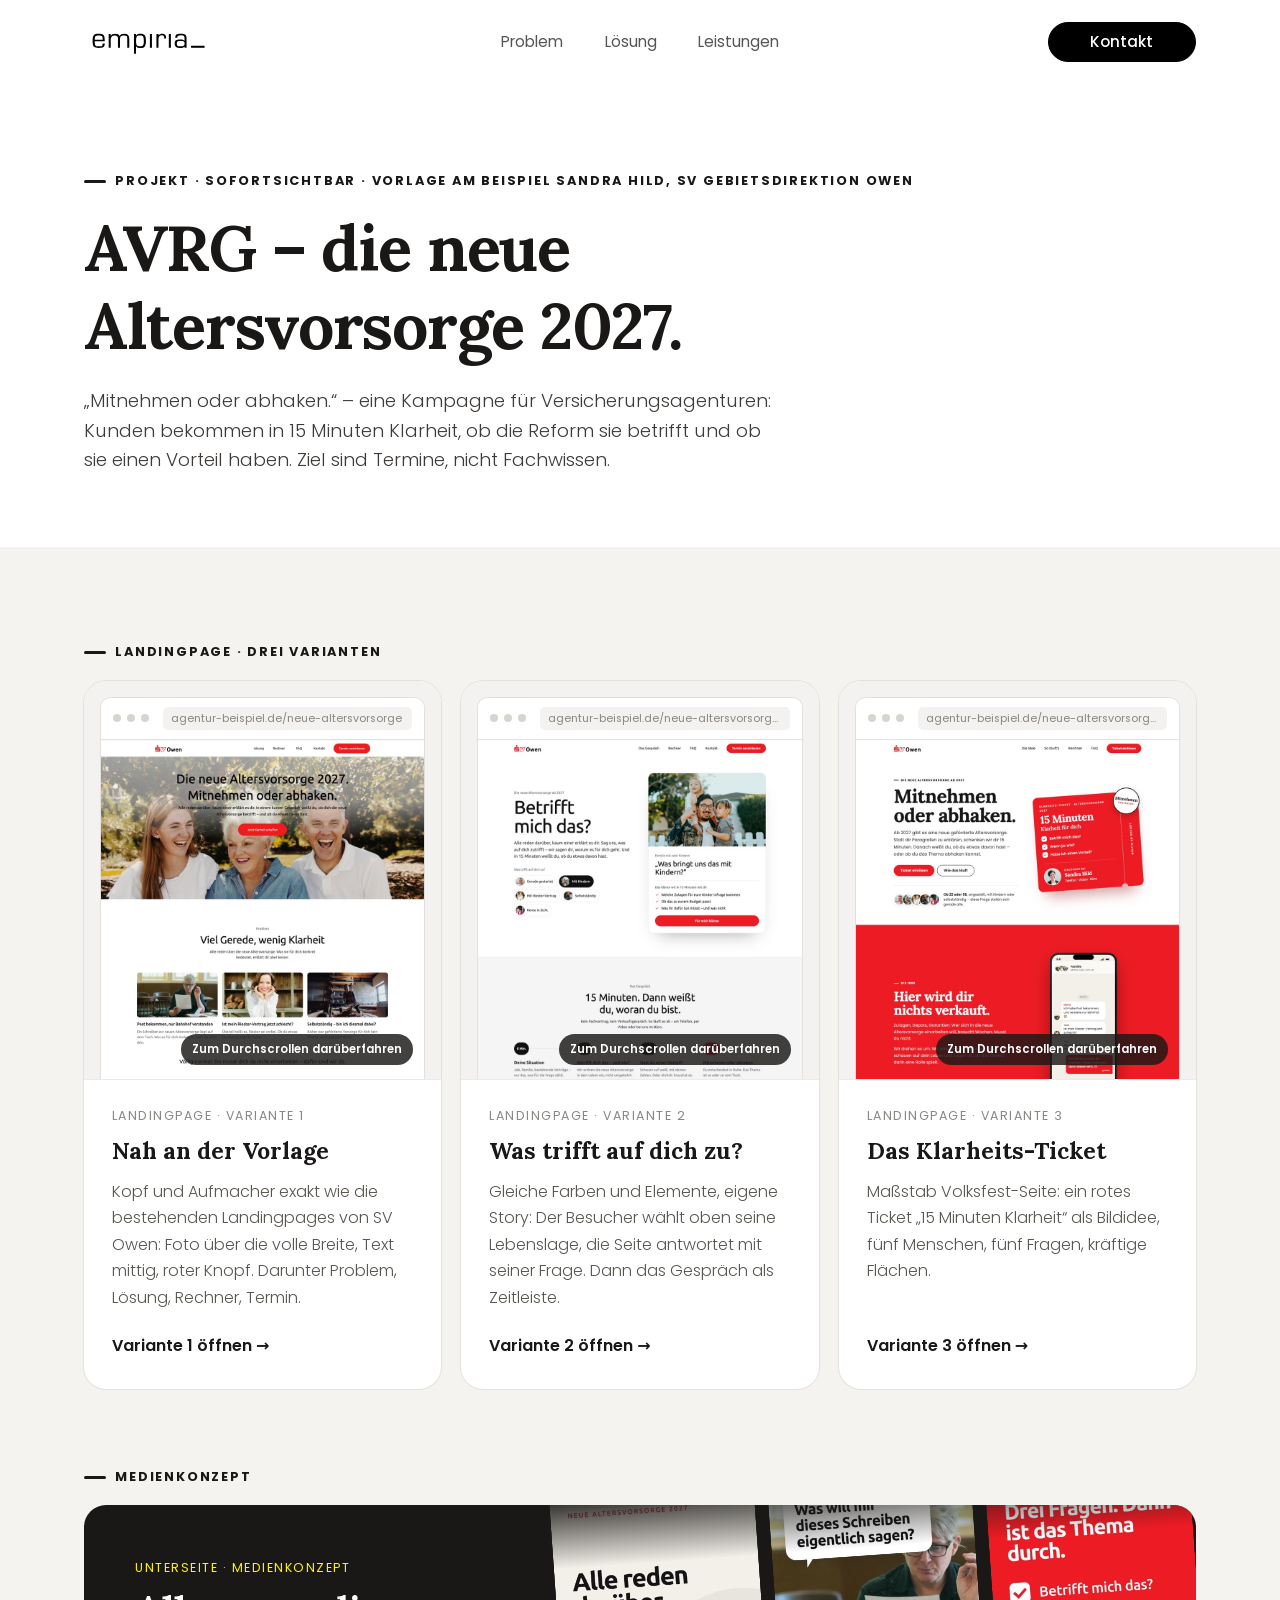
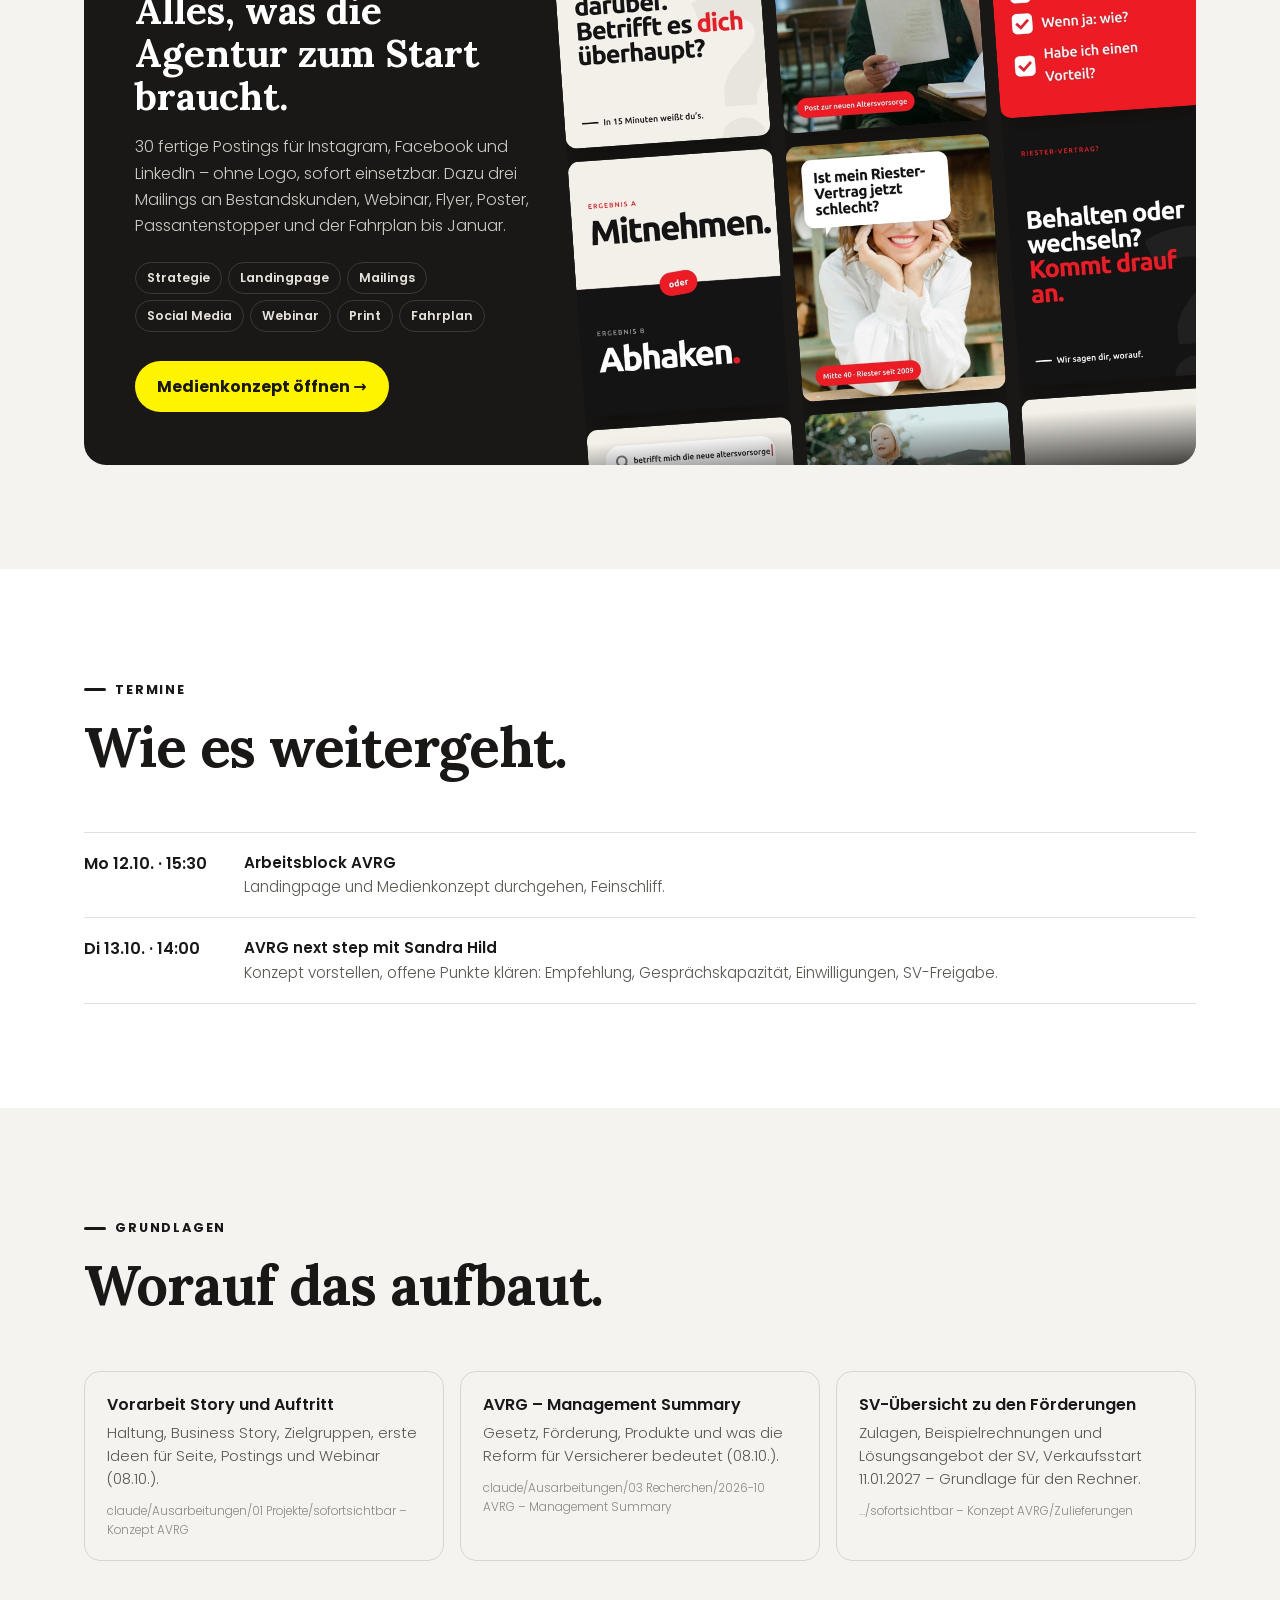
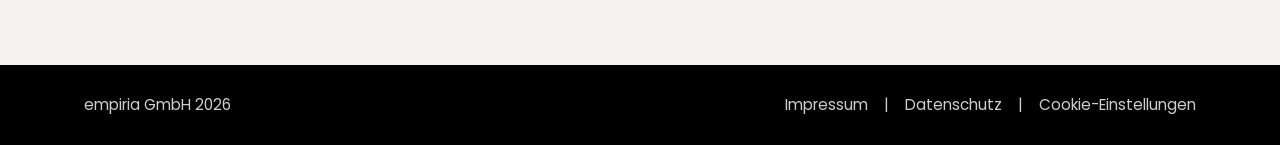
==== index.html @ eb8cae58 "Startseite leitet auf AVRG-Übersicht, Entwicklungsmenü entfernt Co-Authored-By: Claude Opus 5.5 <nor" ====
<!doctype html>
<html lang="de">
<head>
<meta charset="utf-8">
<meta name="viewport" content="width=device-width, initial-scale=1">
<title>AVRG – empiria</title>
<meta http-equiv="refresh" content="0; url=/projekte/avrg.html">
<link rel="canonical" href="/projekte/avrg.html">
<script>location.replace('/projekte/avrg.html');</script>
</head>
<body>
<p><a href="/projekte/avrg.html">Weiter zur AVRG-Übersicht</a></p>
</body>
</html>
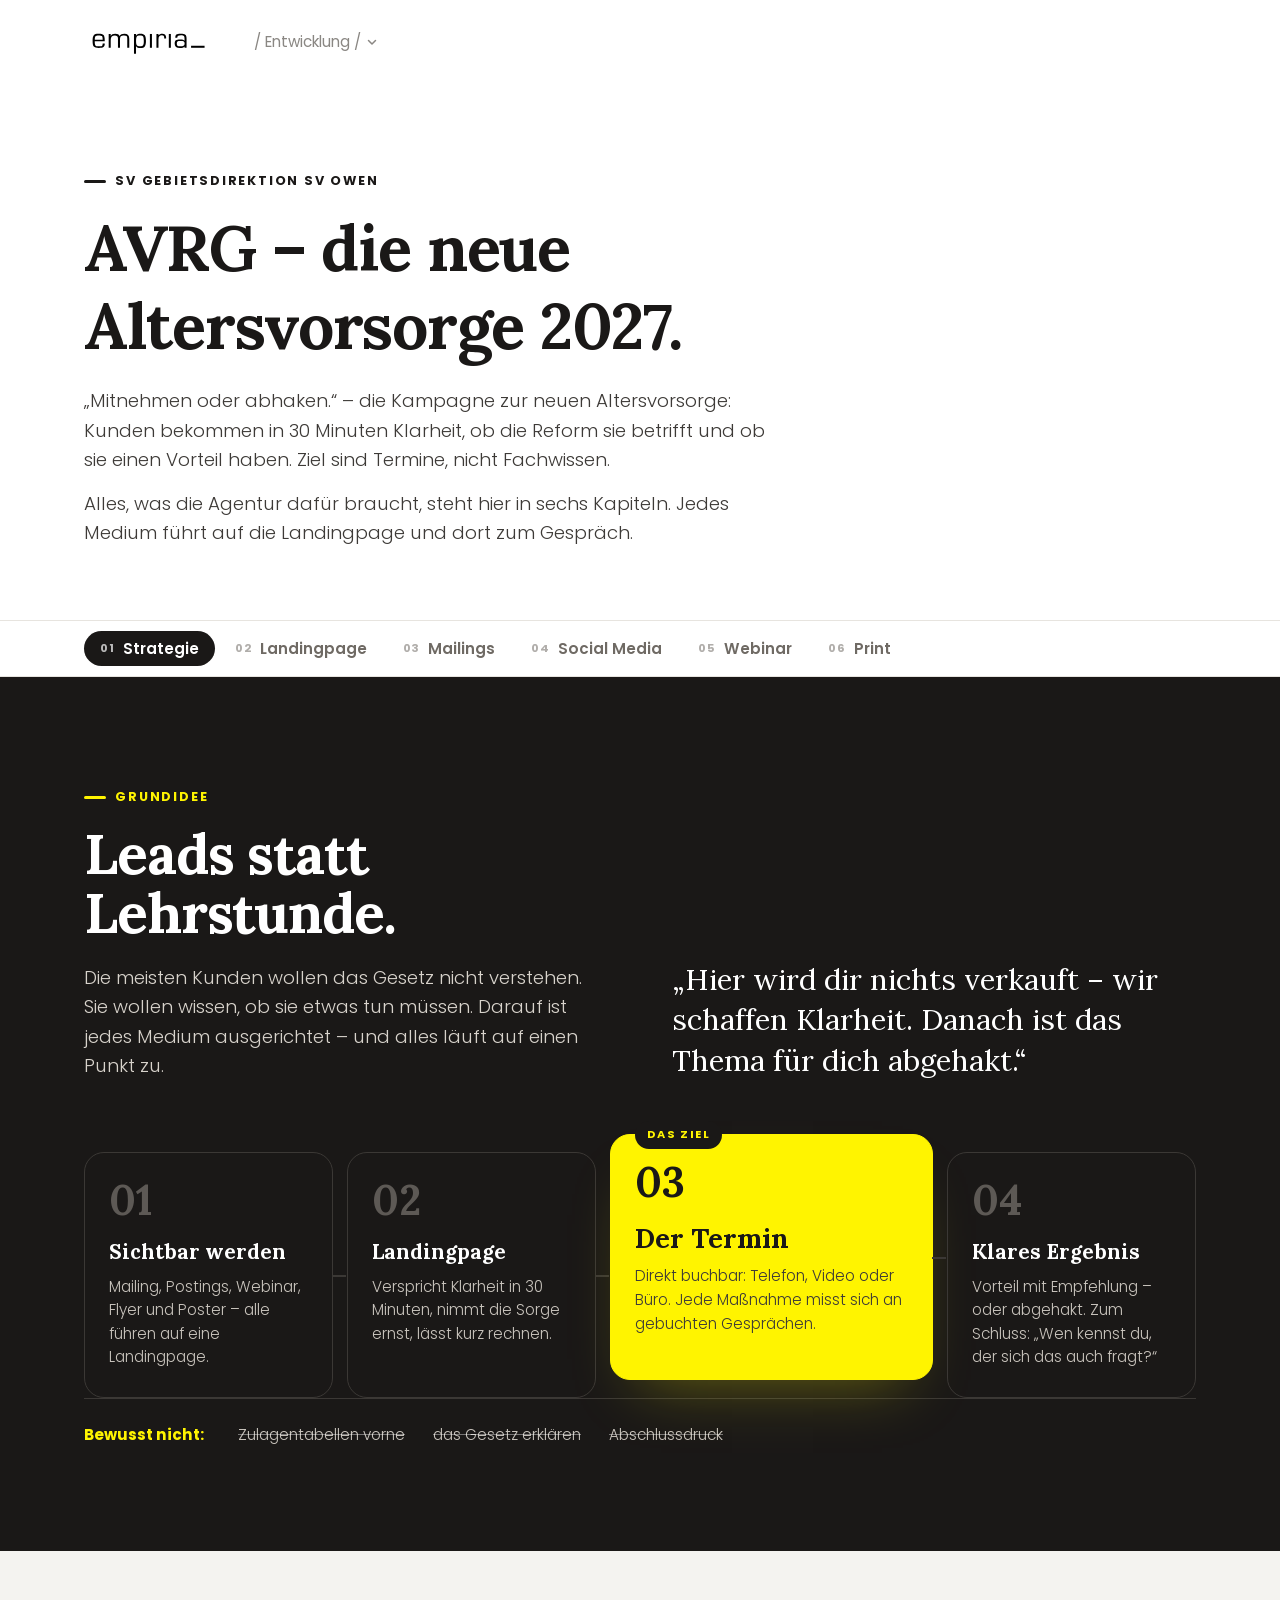
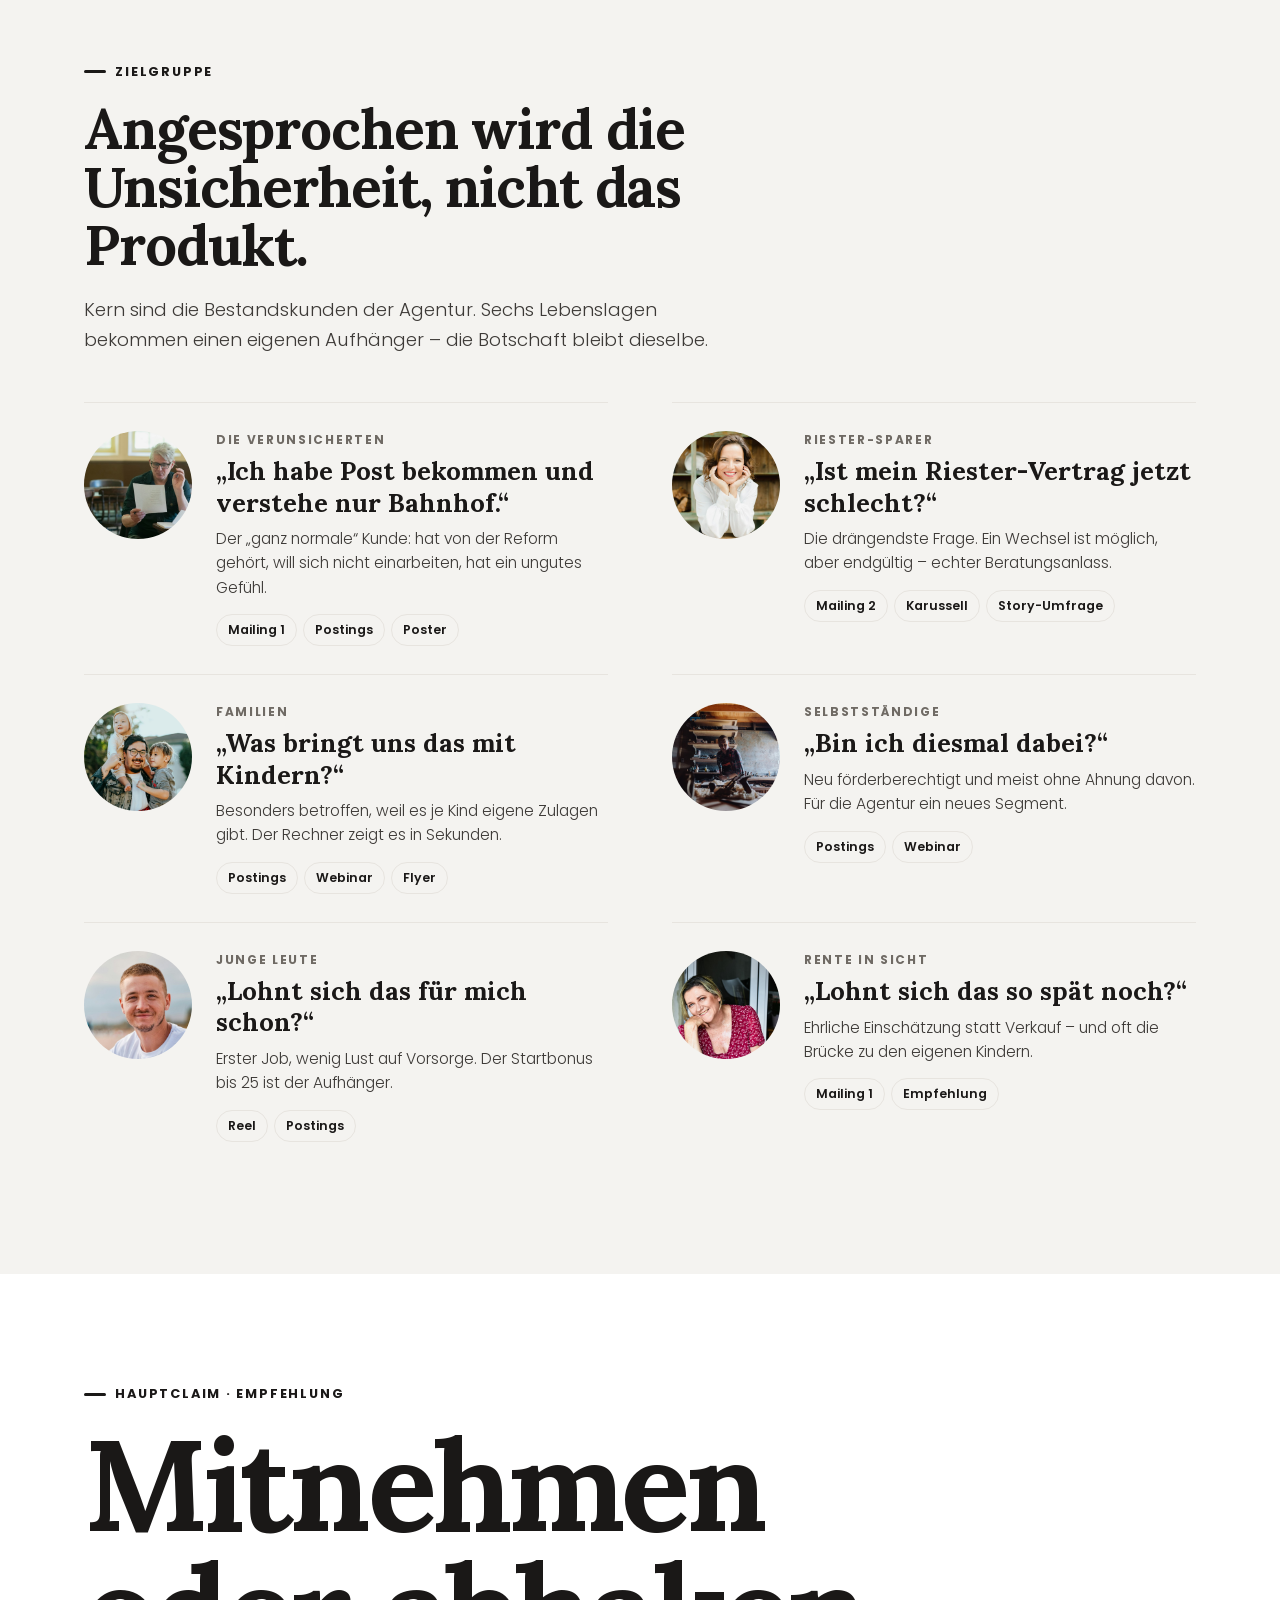
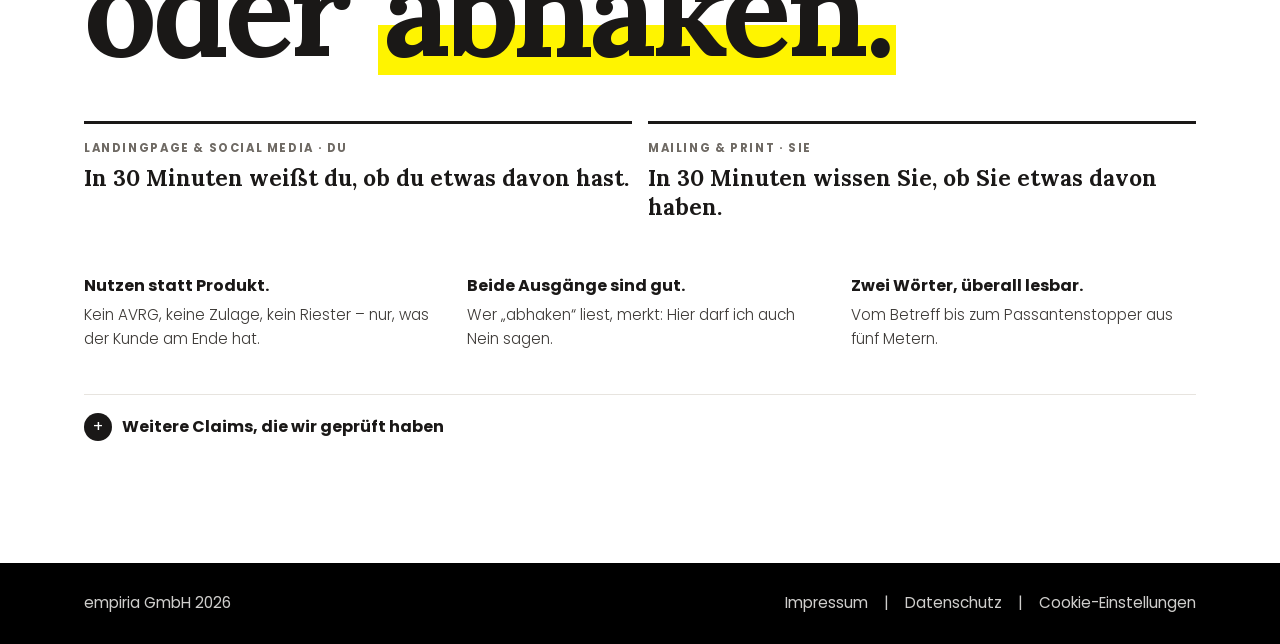
==== commit a7a0ebe9: "Favicon: Klarheits-Ticket (SVG, 32-px-PNG, Apple-Touch-Icon) auf allen Seiten Co-Authored-By: Claude" ====
--- a/index.html
+++ b/index.html
@@ -7,6 +7,9 @@
 <meta http-equiv="refresh" content="0; url=/projekte/avrg.html">
 <link rel="canonical" href="/projekte/avrg.html">
 <script>location.replace('/projekte/avrg.html');</script>
+<link rel="icon" href="/favicon.svg" type="image/svg+xml">
+<link rel="icon" href="/favicon-32.png" sizes="32x32" type="image/png">
+<link rel="apple-touch-icon" href="/apple-touch-icon.png">
 </head>
 <body>
 <p><a href="/projekte/avrg.html">Weiter zur AVRG-Übersicht</a></p>
